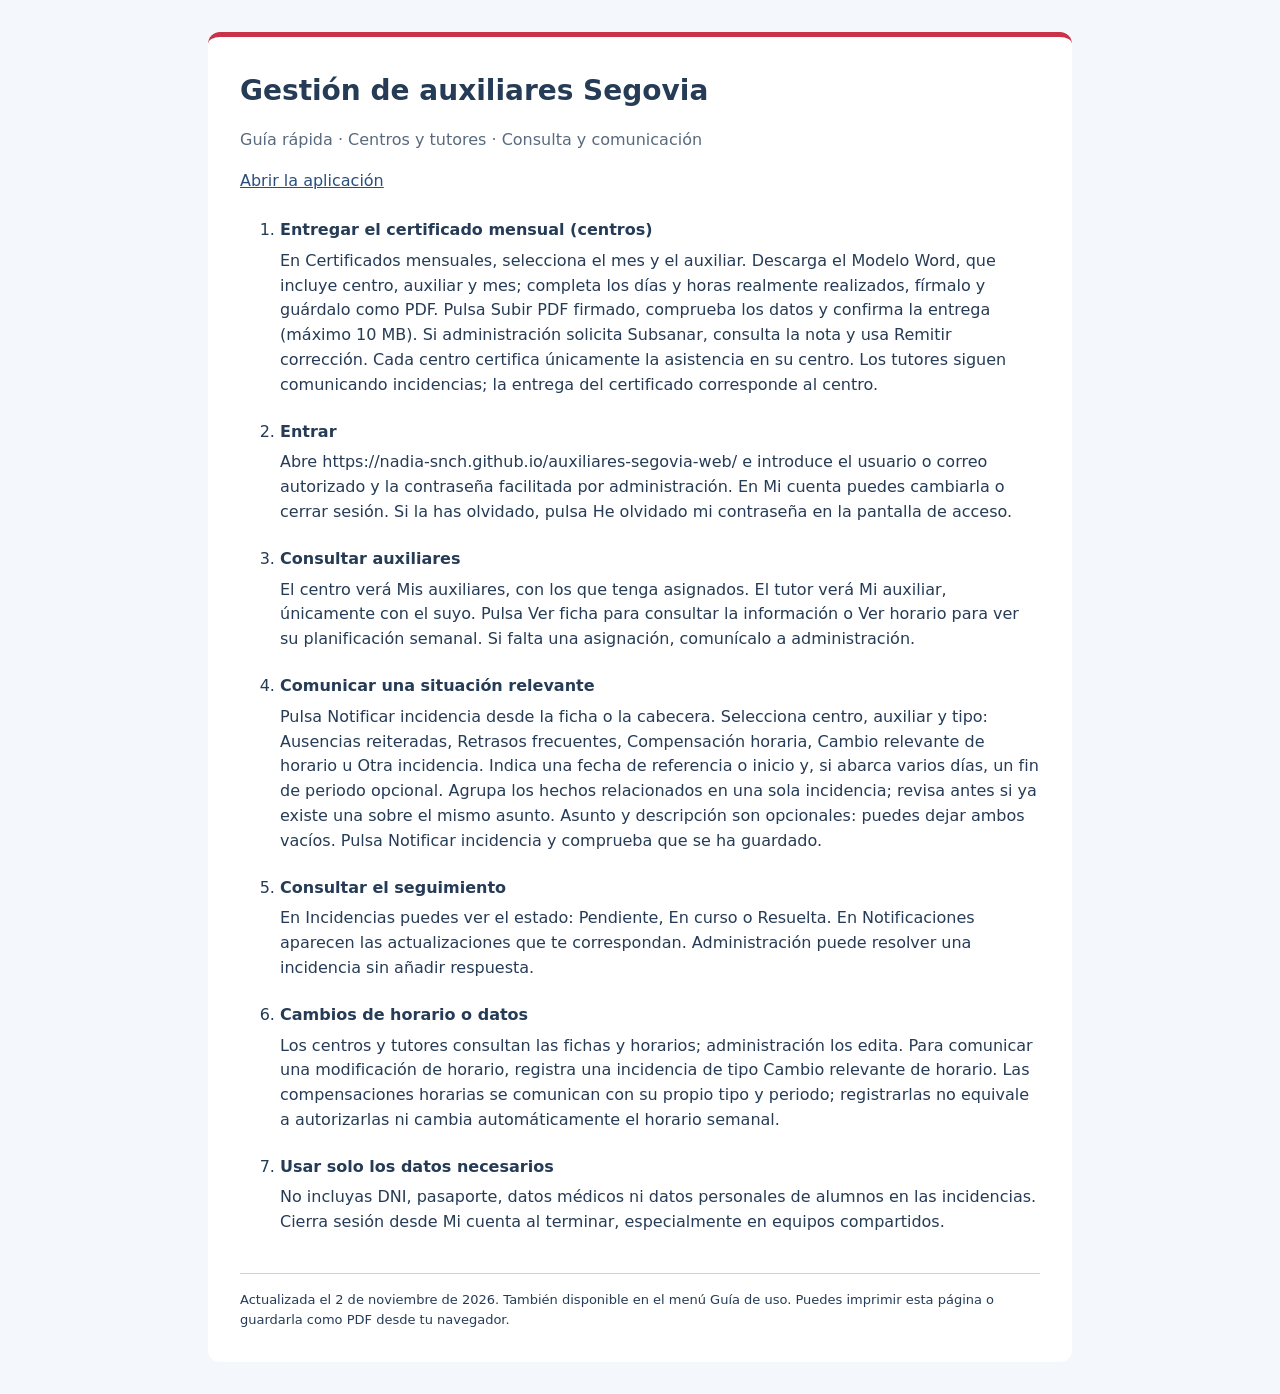
==== GUIA-centros-tutores.html @ 1575a20d "Limit certificate generation and submission to center profiles" ====
<!doctype html><html lang="es"><meta charset="utf-8"><meta name="viewport" content="width=device-width,initial-scale=1"><title>Guía rápida · Centros y tutores · Consulta y comunicación</title><style>body{font:16px/1.55 system-ui,sans-serif;color:#253B56;background:#f4f7fb;margin:0}main{max-width:800px;margin:32px auto;padding:32px;background:white;border-top:5px solid #C93249;border-radius:12px}h1{font-size:28px;margin:0}h2{font-size:19px}header p{color:#586A7D}li{padding:8px 0}li p{margin:6px 0}a{color:#284f7c}footer{margin-top:24px;border-top:1px solid #BFD8F0;padding-top:16px;font-size:13px}@media(max-width:600px){main{margin:0;padding:24px}}@media print{body{background:white;font-size:11pt}main{margin:0;padding:0;border:0}li{break-inside:avoid}h1{font-size:20pt}}</style><main><header><h1>Gestión de auxiliares Segovia</h1><p>Guía rápida · Centros y tutores · Consulta y comunicación</p><a href="https://nadia-snch.github.io/auxiliares-segovia-web/">Abrir la aplicación</a></header><ol><li><strong>Entregar el certificado mensual (centros)</strong><p>En Certificados mensuales, selecciona el mes y el auxiliar. Descarga el Modelo Word, que incluye centro, auxiliar y mes; completa los días y horas realmente realizados, fírmalo y guárdalo como PDF. Pulsa Subir PDF firmado, comprueba los datos y confirma la entrega (máximo 10 MB). Si administración solicita Subsanar, consulta la nota y usa Remitir corrección. Cada centro certifica únicamente la asistencia en su centro. Los tutores siguen comunicando incidencias; la entrega del certificado corresponde al centro.</p></li><li><strong>Entrar</strong><p>Abre https://nadia-snch.github.io/auxiliares-segovia-web/ e introduce el usuario o correo autorizado y la contraseña facilitada por administración. En Mi cuenta puedes cambiarla o cerrar sesión. Si la has olvidado, pulsa He olvidado mi contraseña en la pantalla de acceso.</p></li><li><strong>Consultar auxiliares</strong><p>El centro verá Mis auxiliares, con los que tenga asignados. El tutor verá Mi auxiliar, únicamente con el suyo. Pulsa Ver ficha para consultar la información o Ver horario para ver su planificación semanal. Si falta una asignación, comunícalo a administración.</p></li><li><strong>Comunicar una situación relevante</strong><p>Pulsa Notificar incidencia desde la ficha o la cabecera. Selecciona centro, auxiliar y tipo: Ausencias reiteradas, Retrasos frecuentes, Compensación horaria, Cambio relevante de horario u Otra incidencia. Indica una fecha de referencia o inicio y, si abarca varios días, un fin de periodo opcional. Agrupa los hechos relacionados en una sola incidencia; revisa antes si ya existe una sobre el mismo asunto. Asunto y descripción son opcionales: puedes dejar ambos vacíos. Pulsa Notificar incidencia y comprueba que se ha guardado.</p></li><li><strong>Consultar el seguimiento</strong><p>En Incidencias puedes ver el estado: Pendiente, En curso o Resuelta. En Notificaciones aparecen las actualizaciones que te correspondan. Administración puede resolver una incidencia sin añadir respuesta.</p></li><li><strong>Cambios de horario o datos</strong><p>Los centros y tutores consultan las fichas y horarios; administración los edita. Para comunicar una modificación de horario, registra una incidencia de tipo Cambio relevante de horario. Las compensaciones horarias se comunican con su propio tipo y periodo; registrarlas no equivale a autorizarlas ni cambia automáticamente el horario semanal.</p></li><li><strong>Usar solo los datos necesarios</strong><p>No incluyas DNI, pasaporte, datos médicos ni datos personales de alumnos en las incidencias. Cierra sesión desde Mi cuenta al terminar, especialmente en equipos compartidos.</p></li></ol><footer>Actualizada el 2 de noviembre de 2026. También disponible en el menú Guía de uso. Puedes imprimir esta página o guardarla como PDF desde tu navegador.</footer></main></html>
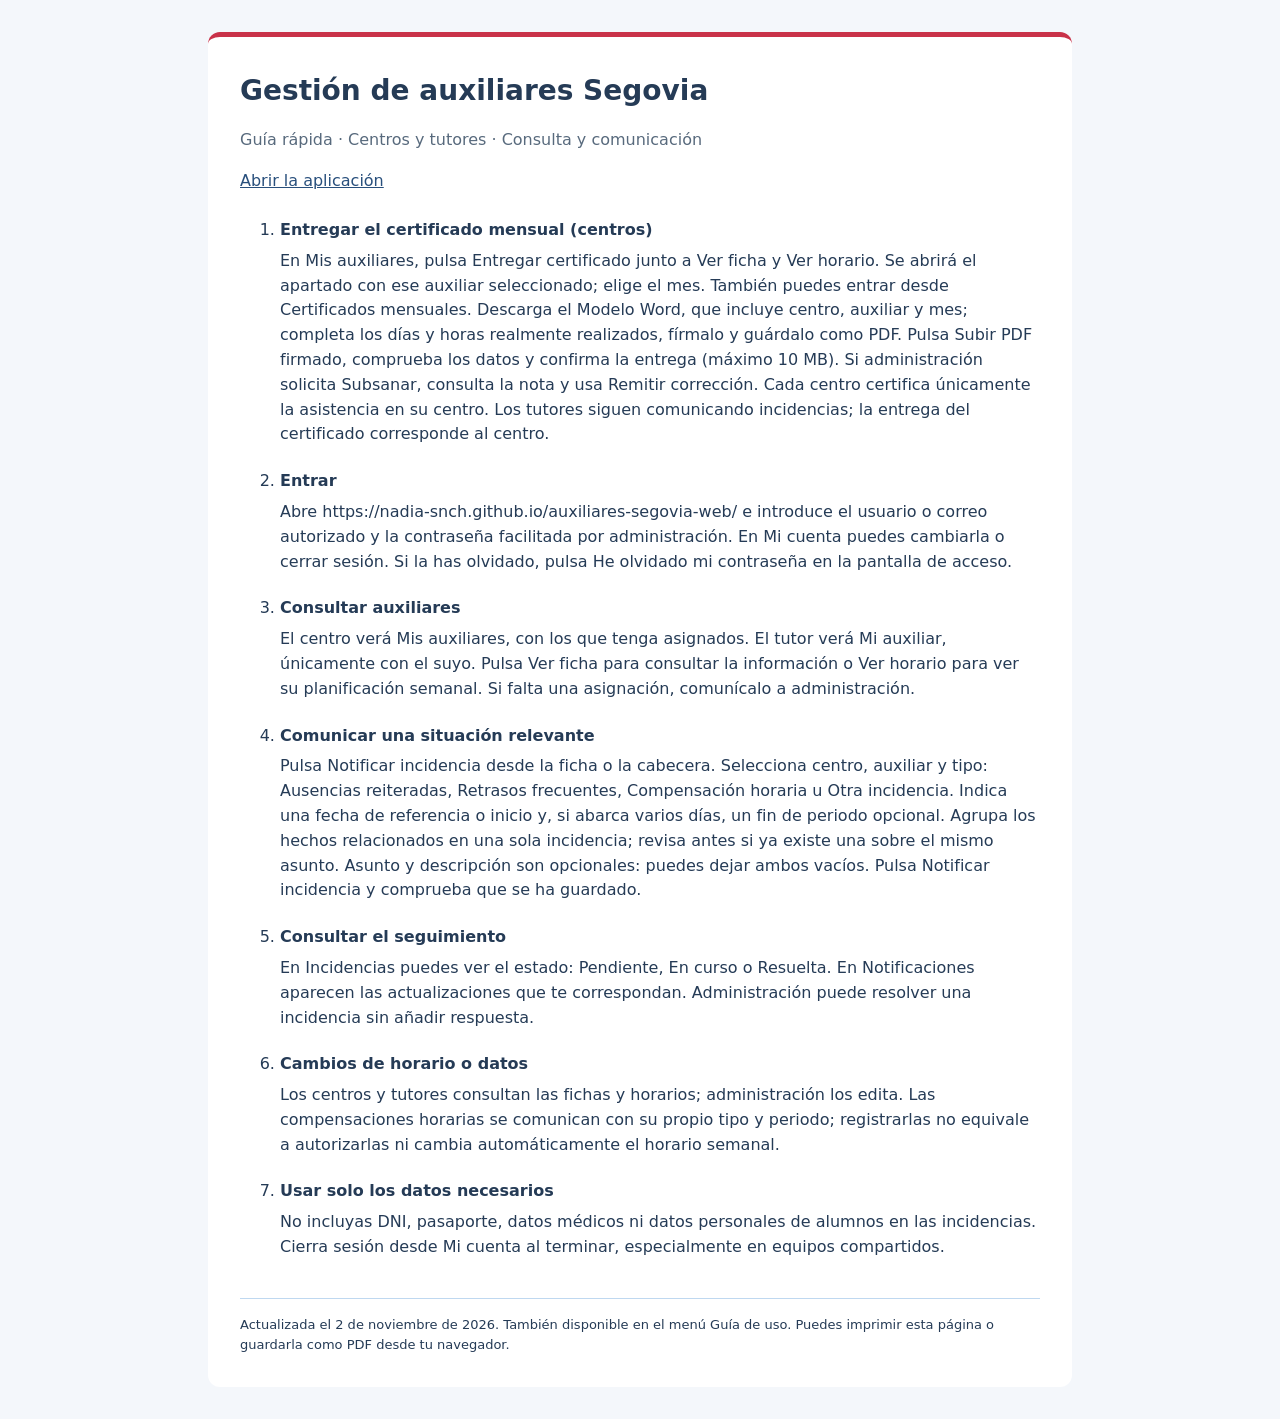
==== commit 88ad0ca0: "Add center certificate shortcut and simplify incident types" ====
--- a/GUIA-centros-tutores.html
+++ b/GUIA-centros-tutores.html
@@ -1 +1 @@
-<!doctype html><html lang="es"><meta charset="utf-8"><meta name="viewport" content="width=device-width,initial-scale=1"><title>Guía rápida · Centros y tutores · Consulta y comunicación</title><style>body{font:16px/1.55 system-ui,sans-serif;color:#253B56;background:#f4f7fb;margin:0}main{max-width:800px;margin:32px auto;padding:32px;background:white;border-top:5px solid #C93249;border-radius:12px}h1{font-size:28px;margin:0}h2{font-size:19px}header p{color:#586A7D}li{padding:8px 0}li p{margin:6px 0}a{color:#284f7c}footer{margin-top:24px;border-top:1px solid #BFD8F0;padding-top:16px;font-size:13px}@media(max-width:600px){main{margin:0;padding:24px}}@media print{body{background:white;font-size:11pt}main{margin:0;padding:0;border:0}li{break-inside:avoid}h1{font-size:20pt}}</style><main><header><h1>Gestión de auxiliares Segovia</h1><p>Guía rápida · Centros y tutores · Consulta y comunicación</p><a href="https://nadia-snch.github.io/auxiliares-segovia-web/">Abrir la aplicación</a></header><ol><li><strong>Entregar el certificado mensual (centros)</strong><p>En Certificados mensuales, selecciona el mes y el auxiliar. Descarga el Modelo Word, que incluye centro, auxiliar y mes; completa los días y horas realmente realizados, fírmalo y guárdalo como PDF. Pulsa Subir PDF firmado, comprueba los datos y confirma la entrega (máximo 10 MB). Si administración solicita Subsanar, consulta la nota y usa Remitir corrección. Cada centro certifica únicamente la asistencia en su centro. Los tutores siguen comunicando incidencias; la entrega del certificado corresponde al centro.</p></li><li><strong>Entrar</strong><p>Abre https://nadia-snch.github.io/auxiliares-segovia-web/ e introduce el usuario o correo autorizado y la contraseña facilitada por administración. En Mi cuenta puedes cambiarla o cerrar sesión. Si la has olvidado, pulsa He olvidado mi contraseña en la pantalla de acceso.</p></li><li><strong>Consultar auxiliares</strong><p>El centro verá Mis auxiliares, con los que tenga asignados. El tutor verá Mi auxiliar, únicamente con el suyo. Pulsa Ver ficha para consultar la información o Ver horario para ver su planificación semanal. Si falta una asignación, comunícalo a administración.</p></li><li><strong>Comunicar una situación relevante</strong><p>Pulsa Notificar incidencia desde la ficha o la cabecera. Selecciona centro, auxiliar y tipo: Ausencias reiteradas, Retrasos frecuentes, Compensación horaria, Cambio relevante de horario u Otra incidencia. Indica una fecha de referencia o inicio y, si abarca varios días, un fin de periodo opcional. Agrupa los hechos relacionados en una sola incidencia; revisa antes si ya existe una sobre el mismo asunto. Asunto y descripción son opcionales: puedes dejar ambos vacíos. Pulsa Notificar incidencia y comprueba que se ha guardado.</p></li><li><strong>Consultar el seguimiento</strong><p>En Incidencias puedes ver el estado: Pendiente, En curso o Resuelta. En Notificaciones aparecen las actualizaciones que te correspondan. Administración puede resolver una incidencia sin añadir respuesta.</p></li><li><strong>Cambios de horario o datos</strong><p>Los centros y tutores consultan las fichas y horarios; administración los edita. Para comunicar una modificación de horario, registra una incidencia de tipo Cambio relevante de horario. Las compensaciones horarias se comunican con su propio tipo y periodo; registrarlas no equivale a autorizarlas ni cambia automáticamente el horario semanal.</p></li><li><strong>Usar solo los datos necesarios</strong><p>No incluyas DNI, pasaporte, datos médicos ni datos personales de alumnos en las incidencias. Cierra sesión desde Mi cuenta al terminar, especialmente en equipos compartidos.</p></li></ol><footer>Actualizada el 2 de noviembre de 2026. También disponible en el menú Guía de uso. Puedes imprimir esta página o guardarla como PDF desde tu navegador.</footer></main></html>+<!doctype html><html lang="es"><meta charset="utf-8"><meta name="viewport" content="width=device-width,initial-scale=1"><title>Guía rápida · Centros y tutores · Consulta y comunicación</title><style>body{font:16px/1.55 system-ui,sans-serif;color:#253B56;background:#f4f7fb;margin:0}main{max-width:800px;margin:32px auto;padding:32px;background:white;border-top:5px solid #C93249;border-radius:12px}h1{font-size:28px;margin:0}h2{font-size:19px}header p{color:#586A7D}li{padding:8px 0}li p{margin:6px 0}a{color:#284f7c}footer{margin-top:24px;border-top:1px solid #BFD8F0;padding-top:16px;font-size:13px}@media(max-width:600px){main{margin:0;padding:24px}}@media print{body{background:white;font-size:11pt}main{margin:0;padding:0;border:0}li{break-inside:avoid}h1{font-size:20pt}}</style><main><header><h1>Gestión de auxiliares Segovia</h1><p>Guía rápida · Centros y tutores · Consulta y comunicación</p><a href="https://nadia-snch.github.io/auxiliares-segovia-web/">Abrir la aplicación</a></header><ol><li><strong>Entregar el certificado mensual (centros)</strong><p>En Mis auxiliares, pulsa Entregar certificado junto a Ver ficha y Ver horario. Se abrirá el apartado con ese auxiliar seleccionado; elige el mes. También puedes entrar desde Certificados mensuales. Descarga el Modelo Word, que incluye centro, auxiliar y mes; completa los días y horas realmente realizados, fírmalo y guárdalo como PDF. Pulsa Subir PDF firmado, comprueba los datos y confirma la entrega (máximo 10 MB). Si administración solicita Subsanar, consulta la nota y usa Remitir corrección. Cada centro certifica únicamente la asistencia en su centro. Los tutores siguen comunicando incidencias; la entrega del certificado corresponde al centro.</p></li><li><strong>Entrar</strong><p>Abre https://nadia-snch.github.io/auxiliares-segovia-web/ e introduce el usuario o correo autorizado y la contraseña facilitada por administración. En Mi cuenta puedes cambiarla o cerrar sesión. Si la has olvidado, pulsa He olvidado mi contraseña en la pantalla de acceso.</p></li><li><strong>Consultar auxiliares</strong><p>El centro verá Mis auxiliares, con los que tenga asignados. El tutor verá Mi auxiliar, únicamente con el suyo. Pulsa Ver ficha para consultar la información o Ver horario para ver su planificación semanal. Si falta una asignación, comunícalo a administración.</p></li><li><strong>Comunicar una situación relevante</strong><p>Pulsa Notificar incidencia desde la ficha o la cabecera. Selecciona centro, auxiliar y tipo: Ausencias reiteradas, Retrasos frecuentes, Compensación horaria u Otra incidencia. Indica una fecha de referencia o inicio y, si abarca varios días, un fin de periodo opcional. Agrupa los hechos relacionados en una sola incidencia; revisa antes si ya existe una sobre el mismo asunto. Asunto y descripción son opcionales: puedes dejar ambos vacíos. Pulsa Notificar incidencia y comprueba que se ha guardado.</p></li><li><strong>Consultar el seguimiento</strong><p>En Incidencias puedes ver el estado: Pendiente, En curso o Resuelta. En Notificaciones aparecen las actualizaciones que te correspondan. Administración puede resolver una incidencia sin añadir respuesta.</p></li><li><strong>Cambios de horario o datos</strong><p>Los centros y tutores consultan las fichas y horarios; administración los edita. Las compensaciones horarias se comunican con su propio tipo y periodo; registrarlas no equivale a autorizarlas ni cambia automáticamente el horario semanal.</p></li><li><strong>Usar solo los datos necesarios</strong><p>No incluyas DNI, pasaporte, datos médicos ni datos personales de alumnos en las incidencias. Cierra sesión desde Mi cuenta al terminar, especialmente en equipos compartidos.</p></li></ol><footer>Actualizada el 2 de noviembre de 2026. También disponible en el menú Guía de uso. Puedes imprimir esta página o guardarla como PDF desde tu navegador.</footer></main></html>
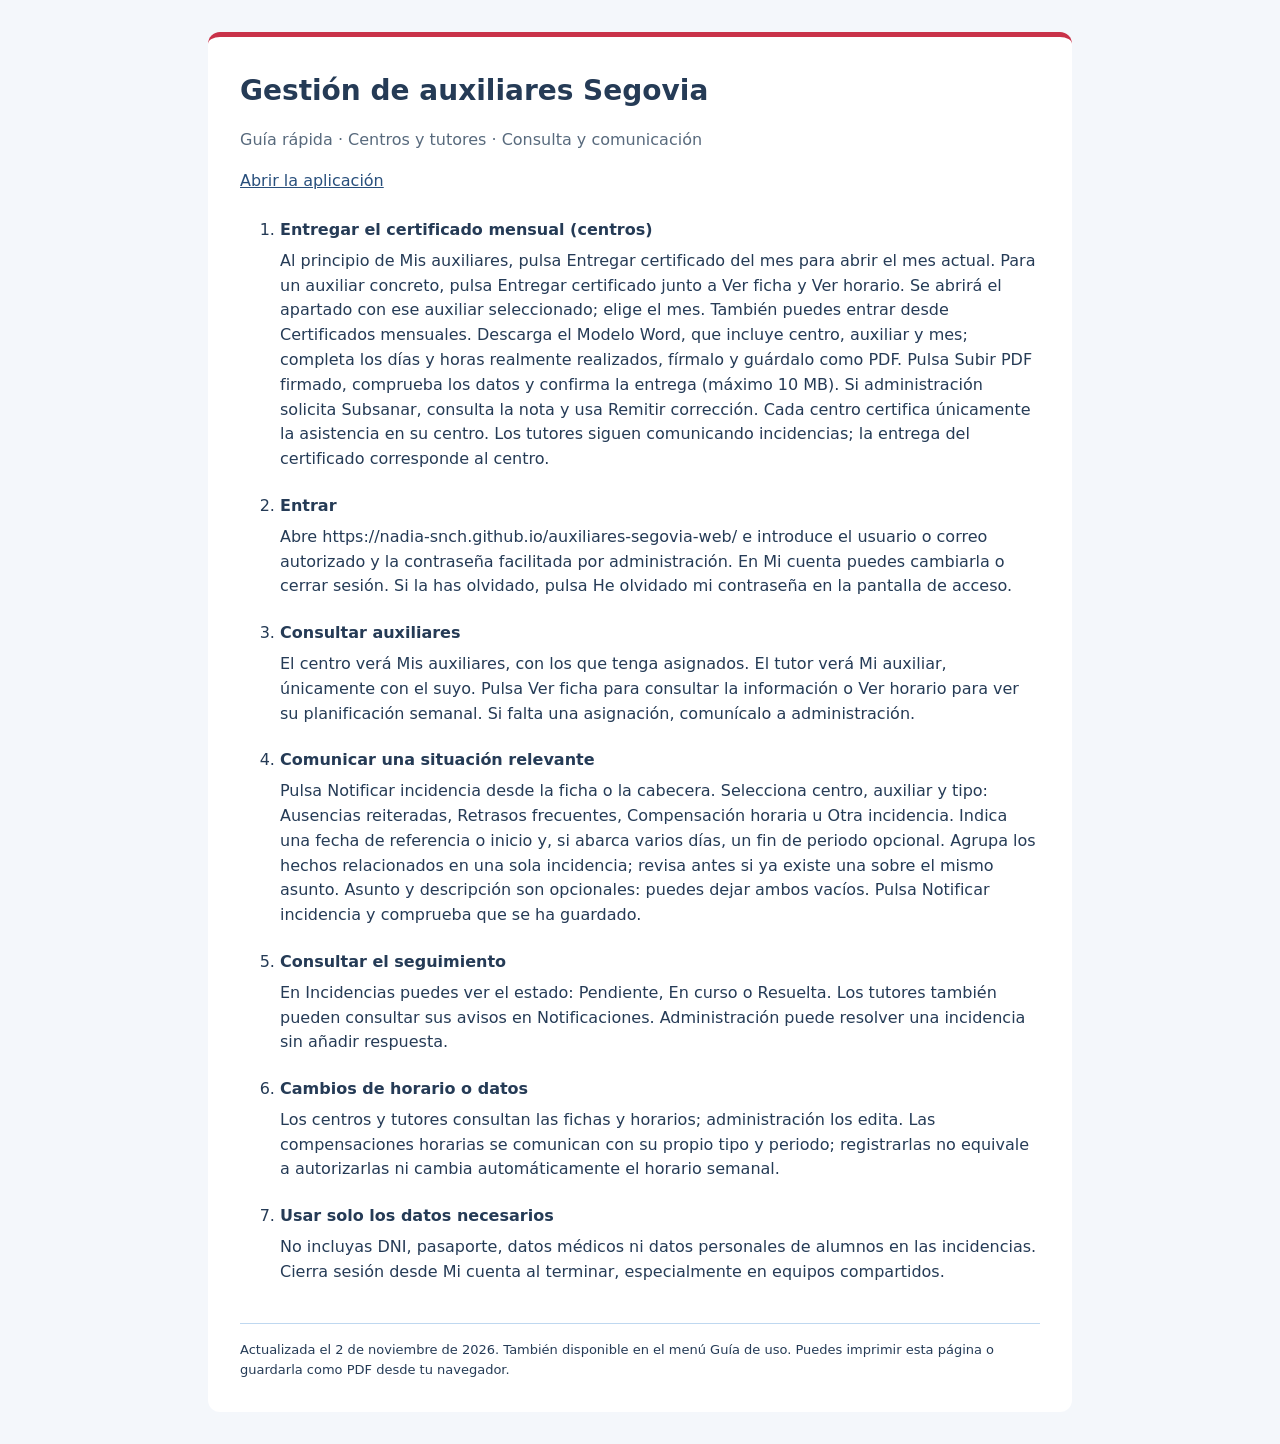
==== commit 936bc21a: "Simplify center navigation and highlight current-month certificate delivery" ====
--- a/GUIA-centros-tutores.html
+++ b/GUIA-centros-tutores.html
@@ -1 +1 @@
-<!doctype html><html lang="es"><meta charset="utf-8"><meta name="viewport" content="width=device-width,initial-scale=1"><title>Guía rápida · Centros y tutores · Consulta y comunicación</title><style>body{font:16px/1.55 system-ui,sans-serif;color:#253B56;background:#f4f7fb;margin:0}main{max-width:800px;margin:32px auto;padding:32px;background:white;border-top:5px solid #C93249;border-radius:12px}h1{font-size:28px;margin:0}h2{font-size:19px}header p{color:#586A7D}li{padding:8px 0}li p{margin:6px 0}a{color:#284f7c}footer{margin-top:24px;border-top:1px solid #BFD8F0;padding-top:16px;font-size:13px}@media(max-width:600px){main{margin:0;padding:24px}}@media print{body{background:white;font-size:11pt}main{margin:0;padding:0;border:0}li{break-inside:avoid}h1{font-size:20pt}}</style><main><header><h1>Gestión de auxiliares Segovia</h1><p>Guía rápida · Centros y tutores · Consulta y comunicación</p><a href="https://nadia-snch.github.io/auxiliares-segovia-web/">Abrir la aplicación</a></header><ol><li><strong>Entregar el certificado mensual (centros)</strong><p>En Mis auxiliares, pulsa Entregar certificado junto a Ver ficha y Ver horario. Se abrirá el apartado con ese auxiliar seleccionado; elige el mes. También puedes entrar desde Certificados mensuales. Descarga el Modelo Word, que incluye centro, auxiliar y mes; completa los días y horas realmente realizados, fírmalo y guárdalo como PDF. Pulsa Subir PDF firmado, comprueba los datos y confirma la entrega (máximo 10 MB). Si administración solicita Subsanar, consulta la nota y usa Remitir corrección. Cada centro certifica únicamente la asistencia en su centro. Los tutores siguen comunicando incidencias; la entrega del certificado corresponde al centro.</p></li><li><strong>Entrar</strong><p>Abre https://nadia-snch.github.io/auxiliares-segovia-web/ e introduce el usuario o correo autorizado y la contraseña facilitada por administración. En Mi cuenta puedes cambiarla o cerrar sesión. Si la has olvidado, pulsa He olvidado mi contraseña en la pantalla de acceso.</p></li><li><strong>Consultar auxiliares</strong><p>El centro verá Mis auxiliares, con los que tenga asignados. El tutor verá Mi auxiliar, únicamente con el suyo. Pulsa Ver ficha para consultar la información o Ver horario para ver su planificación semanal. Si falta una asignación, comunícalo a administración.</p></li><li><strong>Comunicar una situación relevante</strong><p>Pulsa Notificar incidencia desde la ficha o la cabecera. Selecciona centro, auxiliar y tipo: Ausencias reiteradas, Retrasos frecuentes, Compensación horaria u Otra incidencia. Indica una fecha de referencia o inicio y, si abarca varios días, un fin de periodo opcional. Agrupa los hechos relacionados en una sola incidencia; revisa antes si ya existe una sobre el mismo asunto. Asunto y descripción son opcionales: puedes dejar ambos vacíos. Pulsa Notificar incidencia y comprueba que se ha guardado.</p></li><li><strong>Consultar el seguimiento</strong><p>En Incidencias puedes ver el estado: Pendiente, En curso o Resuelta. En Notificaciones aparecen las actualizaciones que te correspondan. Administración puede resolver una incidencia sin añadir respuesta.</p></li><li><strong>Cambios de horario o datos</strong><p>Los centros y tutores consultan las fichas y horarios; administración los edita. Las compensaciones horarias se comunican con su propio tipo y periodo; registrarlas no equivale a autorizarlas ni cambia automáticamente el horario semanal.</p></li><li><strong>Usar solo los datos necesarios</strong><p>No incluyas DNI, pasaporte, datos médicos ni datos personales de alumnos en las incidencias. Cierra sesión desde Mi cuenta al terminar, especialmente en equipos compartidos.</p></li></ol><footer>Actualizada el 2 de noviembre de 2026. También disponible en el menú Guía de uso. Puedes imprimir esta página o guardarla como PDF desde tu navegador.</footer></main></html>+<!doctype html><html lang="es"><meta charset="utf-8"><meta name="viewport" content="width=device-width,initial-scale=1"><title>Guía rápida · Centros y tutores · Consulta y comunicación</title><style>body{font:16px/1.55 system-ui,sans-serif;color:#253B56;background:#f4f7fb;margin:0}main{max-width:800px;margin:32px auto;padding:32px;background:white;border-top:5px solid #C93249;border-radius:12px}h1{font-size:28px;margin:0}h2{font-size:19px}header p{color:#586A7D}li{padding:8px 0}li p{margin:6px 0}a{color:#284f7c}footer{margin-top:24px;border-top:1px solid #BFD8F0;padding-top:16px;font-size:13px}@media(max-width:600px){main{margin:0;padding:24px}}@media print{body{background:white;font-size:11pt}main{margin:0;padding:0;border:0}li{break-inside:avoid}h1{font-size:20pt}}</style><main><header><h1>Gestión de auxiliares Segovia</h1><p>Guía rápida · Centros y tutores · Consulta y comunicación</p><a href="https://nadia-snch.github.io/auxiliares-segovia-web/">Abrir la aplicación</a></header><ol><li><strong>Entregar el certificado mensual (centros)</strong><p>Al principio de Mis auxiliares, pulsa Entregar certificado del mes para abrir el mes actual. Para un auxiliar concreto, pulsa Entregar certificado junto a Ver ficha y Ver horario. Se abrirá el apartado con ese auxiliar seleccionado; elige el mes. También puedes entrar desde Certificados mensuales. Descarga el Modelo Word, que incluye centro, auxiliar y mes; completa los días y horas realmente realizados, fírmalo y guárdalo como PDF. Pulsa Subir PDF firmado, comprueba los datos y confirma la entrega (máximo 10 MB). Si administración solicita Subsanar, consulta la nota y usa Remitir corrección. Cada centro certifica únicamente la asistencia en su centro. Los tutores siguen comunicando incidencias; la entrega del certificado corresponde al centro.</p></li><li><strong>Entrar</strong><p>Abre https://nadia-snch.github.io/auxiliares-segovia-web/ e introduce el usuario o correo autorizado y la contraseña facilitada por administración. En Mi cuenta puedes cambiarla o cerrar sesión. Si la has olvidado, pulsa He olvidado mi contraseña en la pantalla de acceso.</p></li><li><strong>Consultar auxiliares</strong><p>El centro verá Mis auxiliares, con los que tenga asignados. El tutor verá Mi auxiliar, únicamente con el suyo. Pulsa Ver ficha para consultar la información o Ver horario para ver su planificación semanal. Si falta una asignación, comunícalo a administración.</p></li><li><strong>Comunicar una situación relevante</strong><p>Pulsa Notificar incidencia desde la ficha o la cabecera. Selecciona centro, auxiliar y tipo: Ausencias reiteradas, Retrasos frecuentes, Compensación horaria u Otra incidencia. Indica una fecha de referencia o inicio y, si abarca varios días, un fin de periodo opcional. Agrupa los hechos relacionados en una sola incidencia; revisa antes si ya existe una sobre el mismo asunto. Asunto y descripción son opcionales: puedes dejar ambos vacíos. Pulsa Notificar incidencia y comprueba que se ha guardado.</p></li><li><strong>Consultar el seguimiento</strong><p>En Incidencias puedes ver el estado: Pendiente, En curso o Resuelta. Los tutores también pueden consultar sus avisos en Notificaciones. Administración puede resolver una incidencia sin añadir respuesta.</p></li><li><strong>Cambios de horario o datos</strong><p>Los centros y tutores consultan las fichas y horarios; administración los edita. Las compensaciones horarias se comunican con su propio tipo y periodo; registrarlas no equivale a autorizarlas ni cambia automáticamente el horario semanal.</p></li><li><strong>Usar solo los datos necesarios</strong><p>No incluyas DNI, pasaporte, datos médicos ni datos personales de alumnos en las incidencias. Cierra sesión desde Mi cuenta al terminar, especialmente en equipos compartidos.</p></li></ol><footer>Actualizada el 2 de noviembre de 2026. También disponible en el menú Guía de uso. Puedes imprimir esta página o guardarla como PDF desde tu navegador.</footer></main></html>
